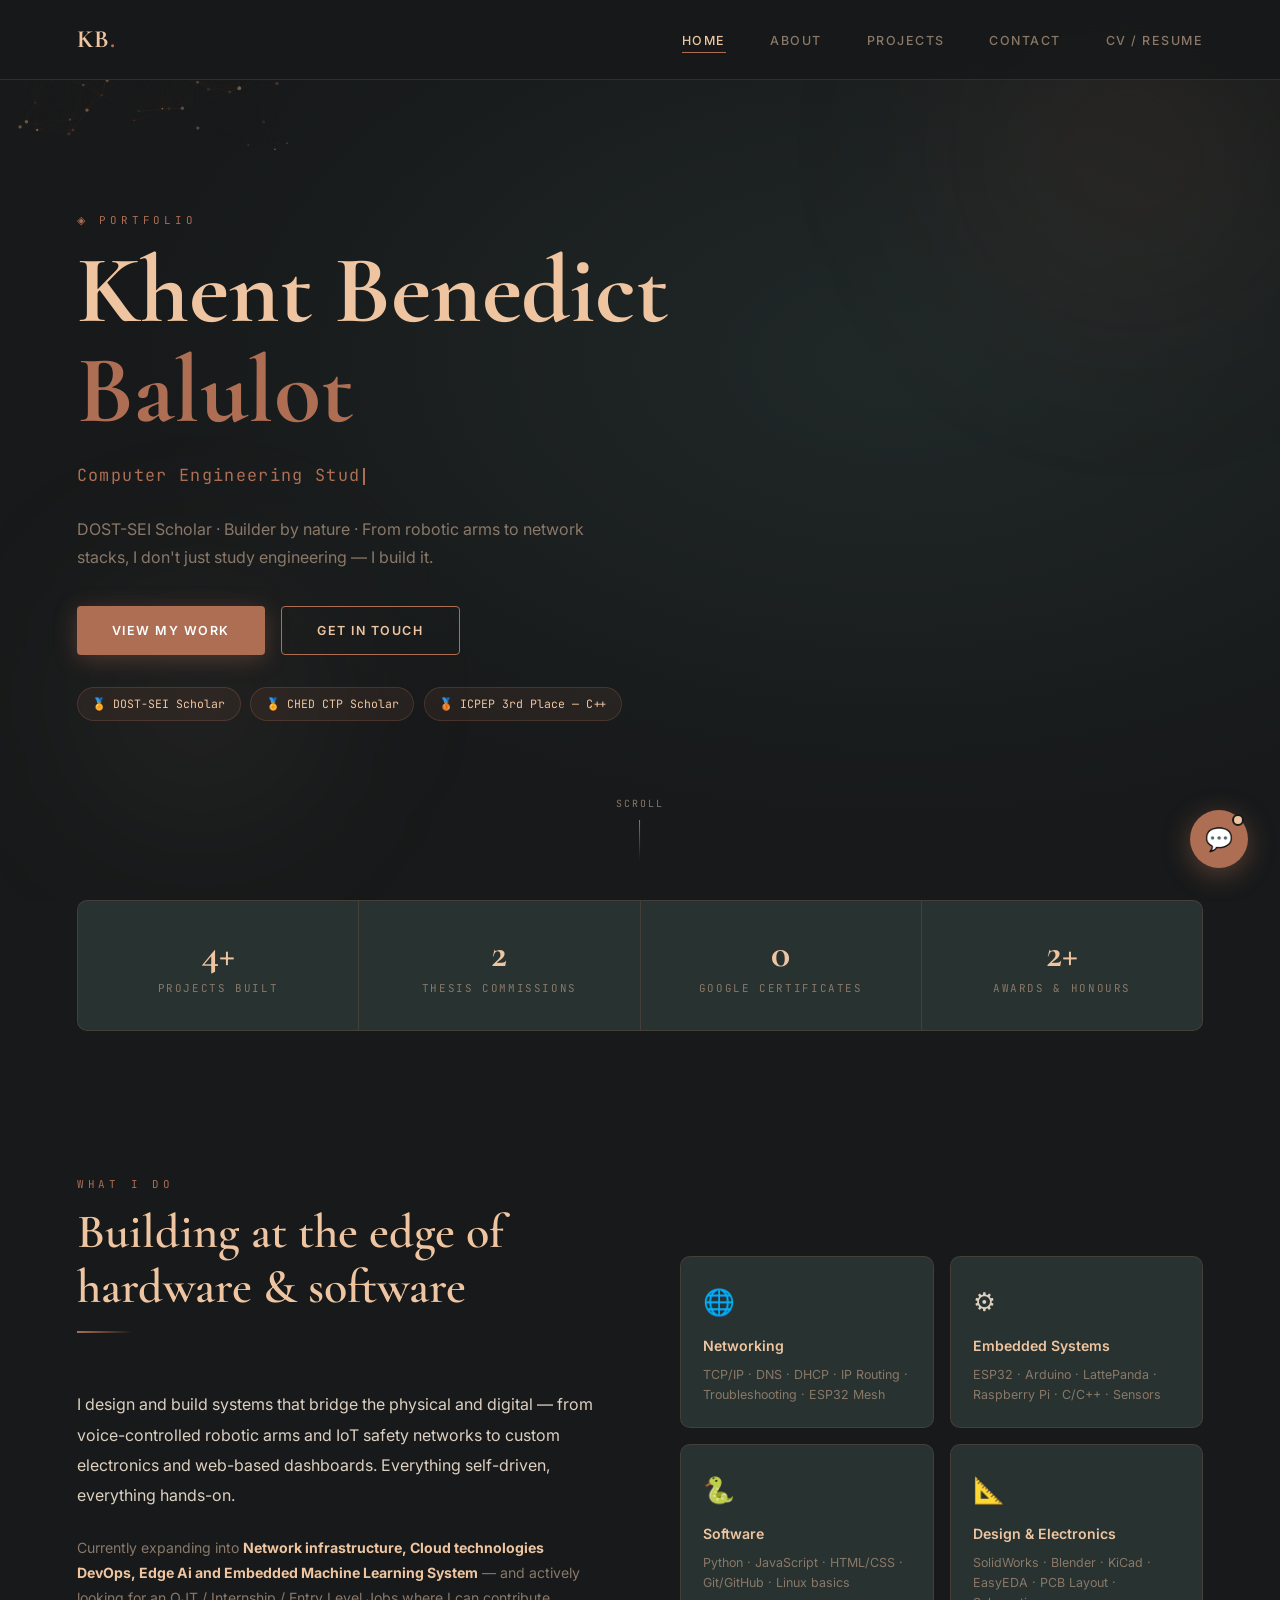
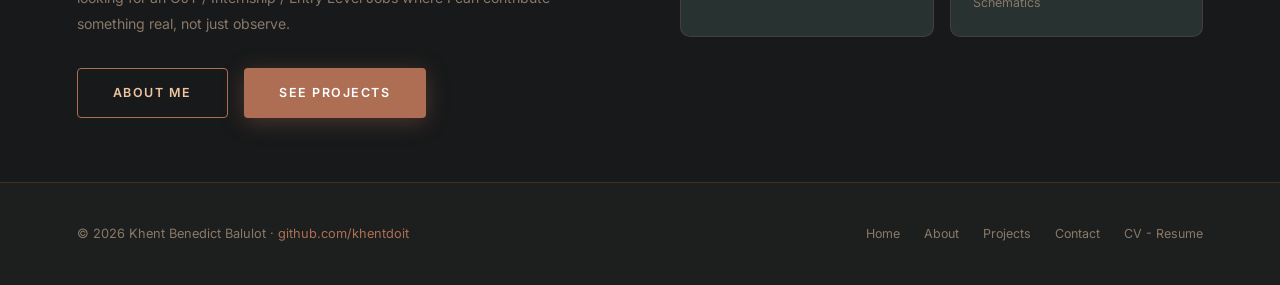
==== index.html @ a7e57cfe "Add files via upload" ====
<!DOCTYPE html>
<html lang="en">
<head>
  <meta charset="UTF-8">
  <meta name="viewport" content="width=device-width, initial-scale=1.0">
  <meta name="description" content="Khent Benedict Balulot — Computer Engineering Student, DOST Scholar, IoT & Network Builder">
  <title>Khent Benedict Balulot | Portfolio</title>
  <link rel="stylesheet" href="css/style.css">
  <link rel="stylesheet" href="css/animations.css">
  <link rel="stylesheet" href="css/chatbot.css">
</head>
<body>

<!-- ═══════════════════════════════════════════════
     NAVIGATION
═══════════════════════════════════════════════ -->
<nav class="nav">
  <a href="index.html" class="nav-logo">KB<span>.</span></a>
  <div class="hamburger" id="hamburger" aria-label="Menu">
    <span></span><span></span><span></span>
  </div>
<ul class="nav-links" id="nav-links">
  <li><a href="index.html">Home</a></li>
  <li><a href="about.html">About</a></li>
  <li><a href="projects.html">Projects</a></li>
  <li><a href="contact.html">Contact</a></li>
    <li><a href="cv.html">CV / Resume</a></li>      
</ul>
</nav>


<!-- ═══════════════════════════════════════════════
     HERO SECTION
═══════════════════════════════════════════════ -->
<section class="hero" id="hero">
  <!-- Animated canvas background -->
  <canvas id="particles-canvas"></canvas>

  <!-- Ambient glow orbs -->
  <div class="hero-orb hero-orb-1"></div>
  <div class="hero-orb hero-orb-2"></div>

  <div class="hero-content">
    <p class="section-label">◈ Portfolio</p>

    <h1 class="hero-name">
      Khent Benedict<br><span>Balulot</span>
    </h1>

    <p class="hero-title">
      <span id="typewriter"
        data-lines='["Computer Engineering Student","Future Network DevOps Engineer","IoT &amp; Embedded Systems Builder","Cloud Infrastructure Enthusiast"]'>
      </span>
    </p>

    <p class="hero-bio">
      DOST-SEI Scholar · Builder by nature · From robotic arms to network stacks,
      I don't just study engineering — I build it.
    </p>

    <div class="hero-cta">
      <a href="projects.html" class="btn btn-primary">View My Work</a>
      <a href="contact.html" class="btn btn-outline">Get In Touch</a>
    </div>

    <div class="hero-badges">
      <span class="hero-badge">🏅 DOST-SEI Scholar</span>
      <span class="hero-badge">🏅 CHED CTP Scholar</span>
      <span class="hero-badge">🥉 ICPEP 3rd Place — C++</span>
    </div>
  </div>

  <div class="scroll-indicator">SCROLL</div>
</section>

<!-- ═══════════════════════════════════════════════
     STATS BAR
═══════════════════════════════════════════════ -->
<section class="stats-section" style="padding:0 6% 5rem">
  <div class="container fade-up">
    <div class="stats-bar">
      <div class="stat-item">
        <div class="stat-number" data-count="10" data-suffix="+">0+</div>
        <div class="stat-label">Projects Built</div>
      </div>
      <div class="stat-item">
        <div class="stat-number" data-count="6">0</div>
        <div class="stat-label">Thesis Commissions</div>
      </div>
      <div class="stat-item">
        <div class="stat-number" data-count="2">0</div>
        <div class="stat-label">Google Certificates</div>
      </div>
      <div class="stat-item">
        <div class="stat-number" data-count="5" data-suffix="+">0+</div>
        <div class="stat-label">Awards &amp; Honours</div>
      </div>
    </div>
  </div>
</section>

<!-- ═══════════════════════════════════════════════
     QUICK INTRO STRIP
═══════════════════════════════════════════════ -->
<section style="padding:4rem 6%">
  <div class="container">
    <div class="intro-grid">
      <div class="fade-up">
        <p class="section-label">What I do</p>
        <h2 class="section-title">Building at the edge of hardware &amp; software</h2>
        <div class="section-rule"></div>
        <p style="color:var(--text);line-height:1.9;margin-bottom:1.5rem">
          I design and build systems that bridge the physical and digital — from
          voice-controlled robotic arms and IoT safety networks to custom electronics
          and web-based dashboards. Everything self-driven, everything hands-on.
        </p>
        <p style="color:var(--text-dim);font-size:.88rem;line-height:1.8">
          Currently expanding into <strong style="color:var(--accent)">Network infrastructure,
          Cloud technologies DevOps, Edge Ai and Embedded Machine Learning System</strong> — and actively looking for an OJT / Internship / Entry Level Jobs where
          I can contribute something real, not just observe.
        </p>
        <div style="margin-top:2rem;display:flex;gap:1rem;flex-wrap:wrap">
          <a href="about.html" class="btn btn-outline">About Me</a>
          <a href="projects.html" class="btn btn-primary">See Projects</a>
        </div>
      </div>

      <div class="quick-skills fade-up">
        <div class="quick-skill-card card card-shimmer">
          <div class="qs-icon">🌐</div>
          <h4>Networking</h4>
          <p>TCP/IP · DNS · DHCP · IP Routing · Troubleshooting · ESP32 Mesh</p>
        </div>
        <div class="quick-skill-card card card-shimmer">
          <div class="qs-icon">⚙️</div>
          <h4>Embedded Systems</h4>
          <p>ESP32 · Arduino · LattePanda · Raspberry Pi · C/C++ · Sensors</p>
        </div>
        <div class="quick-skill-card card card-shimmer">
          <div class="qs-icon">🐍</div>
          <h4>Software</h4>
          <p>Python · JavaScript · HTML/CSS · Git/GitHub · Linux basics</p>
        </div>
        <div class="quick-skill-card card card-shimmer">
          <div class="qs-icon">📐</div>
          <h4>Design &amp; Electronics</h4>
          <p>SolidWorks · Blender · KiCad · EasyEDA · PCB Layout · Schematics</p>
        </div>
      </div>
    </div>
  </div>
</section>

<!-- ═══════════════════════════════════════════════
     FOOTER
═══════════════════════════════════════════════ -->
<footer>
   <p>© 2026 Khent Benedict Balulot · <a href="https://github.com/khentdoit" target="_blank">github.com/khentdoit</a></p>
<nav class="footer-links">
  <a href="index.html">Home</a>
  <a href="about.html">About</a>
  <a href="projects.html">Projects</a>
  <a href="contact.html">Contact</a>
  <a href="cv.html">CV - Resume</a>   
</nav>
</footer>

<!-- ═══════════════════════════════════════════════
     CHATBOT WIDGET
═══════════════════════════════════════════════ -->
<button class="chat-toggle" id="chat-toggle" aria-label="Open chat">
  💬
  <span class="chat-badge" id="chat-badge"></span>
</button>

<div class="chat-window" id="chat-window" role="dialog" aria-label="KB Assistant">
  <div class="chat-header">
    <div class="chat-avatar">🤖</div>
    <div class="chat-header-info">
      <h4>KB Assistant</h4>
      <span>● Online · Ask me anything</span>
    </div>
    <button class="chat-close" id="chat-close" aria-label="Close">✕</button>
  </div>
  <div class="chat-messages" id="chat-messages"></div>
  <div class="chat-input-wrap">
    <input class="chat-input" id="chat-input" type="text" placeholder="Ask about projects, skills…" autocomplete="off">
    <button class="chat-send" id="chat-send" aria-label="Send">➤</button>
  </div>
</div>

<!-- ── Page overlay for transitions ── -->
<div class="page-transition-overlay" id="overlay"></div>

<script src="js/transitions.js"></script>
<script src="js/main.js"></script>
<script src="js/chatbot.js"></script>

<style>
/* ── Hero (index-specific) ──────────────────────────────── */
.hero {
  position: relative;
  min-height: 100vh;
  display: flex;
  align-items: center;
  justify-content: flex-start;
  padding: 0 6%;
  overflow: hidden;
  background: radial-gradient(ellipse at 70% 40%, rgba(39,50,49,0.6), transparent 60%),
              radial-gradient(ellipse at 20% 80%, rgba(23,25,26,0.9), transparent 60%),
              var(--bg);
}
.hero-content {
  position: relative;
  z-index: 2;
  max-width: 680px;
  padding: 6rem 0 4rem;
}
.hero-name {
  font-family: var(--serif);
  font-size: clamp(3rem, 8vw, 6rem);
  font-weight: 700;
  color: var(--accent);
  line-height: 1.05;
  margin-bottom: 1.2rem;
}
.hero-name span { color: var(--copper); }
.hero-title {
  font-family: var(--mono);
  font-size: clamp(0.85rem, 2vw, 1.05rem);
  color: var(--copper);
  letter-spacing: 0.08em;
  margin-bottom: 1.5rem;
  min-height: 1.6em;
}
.hero-bio {
  font-size: 1rem;
  color: var(--text-dim);
  margin-bottom: 2.2rem;
  max-width: 520px;
}
.hero-cta { display: flex; gap: 1rem; flex-wrap: wrap; margin-bottom: 2rem; }
.hero-badges { display: flex; flex-wrap: wrap; gap: 0.6rem; }
.hero-badge {
  padding: 0.35rem 0.9rem;
  background: rgba(173,110,84,0.1);
  border: 1px solid rgba(173,110,84,0.25);
  border-radius: 20px;
  font-size: 0.72rem;
  font-family: var(--mono);
  color: var(--accent);
}

/* ── Intro Grid ─────────────────────────────────────────── */
.intro-grid {
  display: grid;
  grid-template-columns: 1fr 1fr;
  gap: 5rem;
  align-items: center;
}
.quick-skills {
  display: grid;
  grid-template-columns: 1fr 1fr;
  gap: 1rem;
}
.quick-skill-card {
  padding: 1.4rem;
}
.qs-icon { font-size: 1.6rem; margin-bottom: 0.6rem; }
.quick-skill-card h4 {
  font-size: 0.88rem;
  font-weight: 600;
  color: var(--accent);
  margin-bottom: 0.4rem;
}
.quick-skill-card p { font-size: 0.78rem; color: var(--text-dim); line-height: 1.6; }

@media (max-width: 900px) {
  .intro-grid { grid-template-columns: 1fr; gap: 3rem; }
}
@media (max-width: 600px) {
  .quick-skills { grid-template-columns: 1fr; }
  .hero-name { font-size: 2.8rem; }
}
</style>

</body>
</html>
---- css/style.css ----
/* ================================================================
   STYLE.CSS — Global Styles
   Sahara Elegance Palette: #17191A | #273231 | #EEC5A0 | #AD6E54
   ================================================================ */

@import url('https://fonts.googleapis.com/css2?family=Cormorant+Garamond:ital,wght@0,300;0,400;0,600;0,700;1,400&family=Inter:wght@300;400;500;600&family=JetBrains+Mono:wght@400;500&display=swap');

/* ── Root Variables ──────────────────────────────────────── */
:root {
  --bg:         #17191A;
  --panel:      #1c1f1e;
  --panel-2:    #273231;
  --accent:     #EEC5A0;
  --copper:     #AD6E54;
  --copper-lt:  #c8845e;
  --text:       #ddd0c0;
  --text-dim:   #8a7868;
  --border:     rgba(174, 110, 84, 0.22);
  --glow:       rgba(238, 197, 160, 0.06);
  --shadow:     0 12px 48px rgba(0,0,0,0.55);
  --radius:     10px;
  --font:       'Inter', system-ui, sans-serif;
  --serif:      'Cormorant Garamond', Georgia, serif;
  --mono:       'JetBrains Mono', 'Courier New', monospace;
}

/* ── Reset ───────────────────────────────────────────────── */
*, *::before, *::after { box-sizing: border-box; margin: 0; padding: 0; }
html { scroll-behavior: smooth; }
body {
  font-family: var(--font);
  background: var(--bg);
  color: var(--text);
  line-height: 1.75;
  overflow-x: hidden;
  -webkit-font-smoothing: antialiased;
}
a { color: var(--accent); text-decoration: none; transition: color 0.25s; }
a:hover { color: var(--copper-lt); }
img { max-width: 100%; display: block; }
ul { list-style: none; }
button { cursor: pointer; }

/* ── Navigation ─────────────────────────────────────────── */
.nav {
  position: fixed;
  inset: 0 0 auto 0;
  z-index: 1000;
  display: flex;
  align-items: center;
  justify-content: space-between;
  padding: 1.1rem 6%;
  background: rgba(23, 25, 26, 0.88);
  backdrop-filter: blur(20px);
  -webkit-backdrop-filter: blur(20px);
  border-bottom: 1px solid var(--border);
}
.nav-logo {
  font-family: var(--serif);
  font-size: 1.55rem;
  font-weight: 700;
  color: var(--accent);
  letter-spacing: 0.04em;
}
.nav-logo span { color: var(--copper); }

.nav-links {
  display: flex;
  align-items: center;
  gap: 2.8rem;
}
.nav-links a {
  font-size: 0.78rem;
  font-weight: 500;
  color: var(--text-dim);
  letter-spacing: 0.12em;
  text-transform: uppercase;
  position: relative;
  transition: color 0.25s;
}
.nav-links a::after {
  content: '';
  position: absolute;
  bottom: -5px; left: 0;
  width: 0; height: 1px;
  background: var(--copper);
  transition: width 0.3s ease;
}
.nav-links a:hover,
.nav-links a.active { color: var(--accent); }
.nav-links a:hover::after,
.nav-links a.active::after { width: 100%; }

/* Hamburger (mobile) */
.hamburger {
  display: none;
  flex-direction: column;
  gap: 5px;
  cursor: pointer;
  z-index: 1001;
}
.hamburger span {
  display: block;
  width: 26px; height: 2px;
  background: var(--accent);
  border-radius: 2px;
  transition: all 0.3s;
}
.hamburger.open span:nth-child(1) { transform: translateY(7px) rotate(45deg); }
.hamburger.open span:nth-child(2) { opacity: 0; }
.hamburger.open span:nth-child(3) { transform: translateY(-7px) rotate(-45deg); }

/* ── Page wrapper (padding for fixed nav) ───────────────── */
.page { padding-top: 72px; min-height: 100vh; }

/* ── Section Basics ──────────────────────────────────────── */
section { padding: 6rem 6%; }
.container { max-width: 1160px; margin: 0 auto; }
.section-label {
  font-family: var(--mono);
  font-size: 0.68rem;
  color: var(--copper);
  letter-spacing: 0.35em;
  text-transform: uppercase;
  margin-bottom: 0.65rem;
}
.section-title {
  font-family: var(--serif);
  font-size: clamp(2rem, 5vw, 3rem);
  font-weight: 600;
  color: var(--accent);
  line-height: 1.15;
  margin-bottom: 1rem;
}
.section-rule {
  width: 56px; height: 2px;
  background: linear-gradient(90deg, var(--copper), transparent);
  margin-bottom: 3.5rem;
}

/* ── Buttons ─────────────────────────────────────────────── */
.btn {
  display: inline-flex;
  align-items: center;
  gap: 0.5rem;
  padding: 0.8rem 2.2rem;
  border-radius: 4px;
  font-family: var(--font);
  font-size: 0.78rem;
  font-weight: 600;
  letter-spacing: 0.12em;
  text-transform: uppercase;
  border: none;
  transition: all 0.3s ease;
}
.btn-primary {
  background: var(--copper);
  color: #fff;
  box-shadow: 0 4px 22px rgba(173,110,84,0.35);
}
.btn-primary:hover {
  background: var(--copper-lt);
  color: #fff;
  transform: translateY(-2px);
  box-shadow: 0 8px 32px rgba(173,110,84,0.45);
}
.btn-outline {
  background: transparent;
  color: var(--accent);
  border: 1px solid var(--copper);
}
.btn-outline:hover {
  background: var(--panel-2);
  color: var(--accent);
  transform: translateY(-2px);
}

/* ── Card ────────────────────────────────────────────────── */
.card {
  background: var(--panel-2);
  border: 1px solid var(--border);
  border-radius: var(--radius);
  padding: 2rem;
  transition: transform 0.3s, box-shadow 0.3s, border-color 0.3s;
}
.card:hover {
  transform: translateY(-5px);
  box-shadow: var(--shadow);
  border-color: rgba(174,110,84,0.5);
}

/* ── Tags ────────────────────────────────────────────────── */
.tag {
  display: inline-block;
  padding: 0.25rem 0.7rem;
  background: rgba(173,110,84,0.12);
  border: 1px solid rgba(173,110,84,0.28);
  border-radius: 20px;
  font-size: 0.68rem;
  font-family: var(--mono);
  color: var(--accent);
  letter-spacing: 0.04em;
}
.tags { display: flex; flex-wrap: wrap; gap: 0.4rem; }

/* ── Skills Grid ─────────────────────────────────────────── */
.skills-grid {
  display: grid;
  grid-template-columns: repeat(auto-fill, minmax(280px, 1fr));
  gap: 1.5rem;
}
.skill-group h4 {
  font-family: var(--mono);
  font-size: 0.72rem;
  color: var(--copper);
  letter-spacing: 0.2em;
  text-transform: uppercase;
  margin-bottom: 1rem;
}
.skill-item {
  display: flex;
  align-items: center;
  justify-content: space-between;
  margin-bottom: 0.75rem;
  gap: 1rem;
}
.skill-name {
  font-size: 0.85rem;
  color: var(--text);
  white-space: nowrap;
  min-width: 130px;
}
.skill-bar {
  flex: 1;
  height: 3px;
  background: rgba(255,255,255,0.06);
  border-radius: 2px;
  overflow: hidden;
}
.skill-fill {
  height: 100%;
  background: linear-gradient(90deg, var(--copper), var(--accent));
  border-radius: 2px;
  width: 0;
  transition: width 1.2s ease;
}

/* ── Timeline ────────────────────────────────────────────── */
.timeline { position: relative; padding-left: 2rem; }
.timeline::before {
  content: '';
  position: absolute;
  left: 0; top: 6px;
  width: 1px;
  height: calc(100% - 6px);
  background: var(--border);
}
.timeline-item { position: relative; margin-bottom: 2.5rem; }
.timeline-item::before {
  content: '';
  position: absolute;
  left: -2rem;
  top: 6px;
  width: 8px; height: 8px;
  border-radius: 50%;
  background: var(--copper);
  border: 2px solid var(--bg);
  box-shadow: 0 0 0 2px var(--copper);
}
.timeline-date {
  font-family: var(--mono);
  font-size: 0.7rem;
  color: var(--copper);
  letter-spacing: 0.1em;
  margin-bottom: 0.35rem;
}
.timeline-title {
  font-size: 1rem;
  font-weight: 600;
  color: var(--accent);
  margin-bottom: 0.2rem;
}
.timeline-sub {
  font-size: 0.83rem;
  color: var(--text-dim);
  margin-bottom: 0.5rem;
}
.timeline-desc {
  font-size: 0.85rem;
  color: var(--text);
}

/* ── Cert Cards ──────────────────────────────────────────── */
.cert-grid {
  display: grid;
  grid-template-columns: repeat(auto-fill, minmax(300px,1fr));
  gap: 1.5rem;
}
.cert-card {
  background: var(--panel-2);
  border: 1px solid var(--border);
  border-radius: var(--radius);
  padding: 1.5rem;
  display: flex;
  gap: 1.2rem;
  align-items: flex-start;
  transition: border-color 0.3s, transform 0.3s;
}
.cert-card:hover { border-color: var(--copper); transform: translateY(-3px); }
.cert-icon {
  width: 44px; height: 44px;
  border-radius: 8px;
  background: rgba(173,110,84,0.15);
  border: 1px solid var(--border);
  display: flex; align-items: center; justify-content: center;
  font-size: 1.3rem;
  flex-shrink: 0;
}
.cert-name { font-size: 0.9rem; font-weight: 600; color: var(--accent); margin-bottom: 0.25rem; }
.cert-issuer { font-size: 0.78rem; color: var(--copper); margin-bottom: 0.3rem; }
.cert-desc { font-size: 0.8rem; color: var(--text-dim); line-height: 1.5; }

/* ── Stats Bar ───────────────────────────────────────────── */
.stats-bar {
  display: flex;
  justify-content: center;
  flex-wrap: wrap;
  gap: 0;
  background: var(--panel-2);
  border: 1px solid var(--border);
  border-radius: var(--radius);
  overflow: hidden;
}
.stat-item {
  flex: 1;
  min-width: 120px;
  padding: 2rem 1.5rem;
  text-align: center;
  border-right: 1px solid var(--border);
}
.stat-item:last-child { border-right: none; }
.stat-number {
  font-family: var(--serif);
  font-size: 2.5rem;
  font-weight: 700;
  color: var(--accent);
  line-height: 1;
  margin-bottom: 0.4rem;
}
.stat-label {
  font-family: var(--mono);
  font-size: 0.68rem;
  color: var(--text-dim);
  letter-spacing: 0.15em;
  text-transform: uppercase;
}

/* ── Profile Photo ───────────────────────────────────────── */
.profile-photo-wrap {
  position: relative;
  width: 220px;
  flex-shrink: 0;
}
.profile-photo {
  width: 220px; height: 220px;
  border-radius: 50%;
  object-fit: cover;
  border: 3px solid var(--copper);
  box-shadow: 0 0 0 8px rgba(173,110,84,0.1), var(--shadow);
}
/* ── REPLACE PHOTO: swap the src on <img class="profile-photo"> in about.html ── */
.profile-placeholder {
  width: 220px; height: 220px;
  border-radius: 50%;
  background: linear-gradient(135deg, #273231, #1a0f08);
  border: 3px solid var(--copper);
  display: flex; align-items: center; justify-content: center;
  font-size: 4.5rem;
  box-shadow: 0 0 0 8px rgba(173,110,84,0.1), var(--shadow);
}

/* ── Image placeholder (for project cards) ───────────────── */
.img-placeholder {
  width: 100%;
  aspect-ratio: 16/9;
  background: linear-gradient(135deg, var(--panel-2), #1a1008);
  border-radius: 6px;
  display: flex;
  align-items: center;
  justify-content: center;
  font-size: 0.75rem;
  font-family: var(--mono);
  color: var(--text-dim);
  border: 1px dashed rgba(174,110,84,0.3);
  margin-bottom: 1.2rem;
  overflow: hidden;
}
/* ── REPLACE IMAGE: add real images by changing .img-placeholder to <img src="..."> ── */

/* ── Footer ─────────────────────────────────────────────── */
footer {
  background: var(--panel);
  border-top: 1px solid var(--border);
  padding: 2.5rem 6%;
  display: flex;
  align-items: center;
  justify-content: space-between;
  flex-wrap: wrap;
  gap: 1rem;
}
footer p { font-size: 0.8rem; color: var(--text-dim); }
footer a { color: var(--copper); }
.footer-links { display: flex; gap: 1.5rem; }
.footer-links a {
  font-size: 0.78rem;
  color: var(--text-dim);
  transition: color 0.2s;
}
.footer-links a:hover { color: var(--accent); }

/* ── Responsive ──────────────────────────────────────────── */
@media (max-width: 768px) {
  .hamburger { display: flex; }
  .nav-links {
    position: fixed;
    top: 0; right: -100%;
    width: min(300px, 80vw);
    height: 100vh;
    background: var(--panel);
    flex-direction: column;
    justify-content: center;
    gap: 2.5rem;
    padding: 2rem;
    border-left: 1px solid var(--border);
    transition: right 0.35s ease;
    z-index: 999;
  }
  .nav-links.open { right: 0; }
  .nav-links a { font-size: 1rem; }
  section { padding: 4rem 5%; }
  footer { flex-direction: column; text-align: center; }
  .stats-bar { flex-direction: column; }
  .stat-item { border-right: none; border-bottom: 1px solid var(--border); }
  .stat-item:last-child { border-bottom: none; }
}
---- css/animations.css ----
/* ================================================================
   ANIMATIONS.CSS — Page Transitions, Ken Burns, Hover FX
   ================================================================ */

/* ── Page Fade Transition ────────────────────────────────── */
.page-transition-overlay {
  position: fixed;
  inset: 0;
  background: var(--bg);
  z-index: 9999;
  pointer-events: none;
  opacity: 0;
  transition: opacity 0.35s ease;
}
.page-transition-overlay.fade-in  { opacity: 1; pointer-events: all; }
.page-transition-overlay.fade-out { opacity: 0; }

/* Content fade on load */
.fade-up {
  opacity: 0;
  transform: translateY(24px);
  transition: opacity 0.65s ease, transform 0.65s ease;
}
.fade-up.visible {
  opacity: 1;
  transform: translateY(0);
}

/* ── Typewriter Cursor ───────────────────────────────────── */
.typewriter-cursor {
  display: inline-block;
  width: 2px;
  height: 1em;
  background: var(--copper);
  margin-left: 3px;
  vertical-align: middle;
  animation: blink 0.85s step-end infinite;
}
@keyframes blink { 0%, 100% { opacity: 1; } 50% { opacity: 0; } }

/* ── Ken Burns (carousel background) ────────────────────── */
@keyframes kenburns-zoom-in {
  0%   { transform: scale(1)    translateX(0)      translateY(0); }
  100% { transform: scale(1.12) translateX(-2%)    translateY(-1.5%); }
}
@keyframes kenburns-zoom-out {
  0%   { transform: scale(1.1)  translateX(-2%)    translateY(-1%); }
  100% { transform: scale(1)    translateX(0)      translateY(0); }
}
@keyframes kenburns-pan-right {
  0%   { transform: scale(1.08) translateX(-3%)    translateY(0); }
  100% { transform: scale(1.08) translateX(2%)     translateY(-1%); }
}

.slide-bg.kb-zoom-in  { animation: kenburns-zoom-in  8s ease-in-out forwards; }
.slide-bg.kb-zoom-out { animation: kenburns-zoom-out 8s ease-in-out forwards; }
.slide-bg.kb-pan      { animation: kenburns-pan-right 8s ease-in-out forwards; }

/* ── Carousel Slide Transition ───────────────────────────── */
.carousel-slide {
  position: absolute;
  inset: 0;
  opacity: 0;
  transition: opacity 0.8s ease;
  pointer-events: none;
}
.carousel-slide.active {
  opacity: 1;
  pointer-events: all;
}

/* ── Floating Particles Canvas ───────────────────────────── */
#particles-canvas {
  position: absolute;
  inset: 0;
  pointer-events: none;
  z-index: 1;
}

/* ── Hero Glow Orbs ──────────────────────────────────────── */
.hero-orb {
  position: absolute;
  border-radius: 50%;
  filter: blur(80px);
  pointer-events: none;
  animation: orb-drift 12s ease-in-out infinite alternate;
}
.hero-orb-1 {
  width: 500px; height: 500px;
  top: -100px; right: -100px;
  background: radial-gradient(circle, rgba(173,110,84,0.12), transparent 70%);
}
.hero-orb-2 {
  width: 400px; height: 400px;
  bottom: 0; left: 0;
  background: radial-gradient(circle, rgba(238,197,160,0.07), transparent 70%);
  animation-delay: -6s;
}
@keyframes orb-drift {
  0%   { transform: translate(0, 0) scale(1); }
  100% { transform: translate(30px, -20px) scale(1.1); }
}

/* ── Scroll Indicator ────────────────────────────────────── */
.scroll-indicator {
  position: absolute;
  bottom: 2.5rem;
  left: 50%;
  transform: translateX(-50%);
  display: flex;
  flex-direction: column;
  align-items: center;
  gap: 0.5rem;
  font-family: var(--mono);
  font-size: 0.62rem;
  color: var(--text-dim);
  letter-spacing: 0.2em;
  animation: scroll-bounce 2.5s ease-in-out infinite;
}
.scroll-indicator::after {
  content: '';
  width: 1px;
  height: 40px;
  background: linear-gradient(to bottom, var(--copper), transparent);
}
@keyframes scroll-bounce {
  0%, 100% { transform: translateX(-50%) translateY(0); }
  50%       { transform: translateX(-50%) translateY(8px); }
}

/* ── Achievement / Award Badge Pulse ────────────────────── */
.badge-pulse {
  display: inline-block;
  width: 10px; height: 10px;
  border-radius: 50%;
  background: var(--copper);
  box-shadow: 0 0 0 0 rgba(173,110,84,0.5);
  animation: badge-ring 2s ease infinite;
}
@keyframes badge-ring {
  0%   { box-shadow: 0 0 0 0   rgba(173,110,84,0.5); }
  70%  { box-shadow: 0 0 0 12px rgba(173,110,84,0); }
  100% { box-shadow: 0 0 0 0   rgba(173,110,84,0); }
}

/* ── Hover shimmer on cards ──────────────────────────────── */
.card-shimmer {
  position: relative;
  overflow: hidden;
}
.card-shimmer::after {
  content: '';
  position: absolute;
  top: -50%; left: -60%;
  width: 40%; height: 200%;
  background: linear-gradient(90deg, transparent, rgba(238,197,160,0.06), transparent);
  transform: skewX(-20deg);
  transition: left 0.6s ease;
  pointer-events: none;
}
.card-shimmer:hover::after { left: 120%; }

/* ── QR Code glow ────────────────────────────────────────── */
.qr-wrap {
  display: inline-block;
  padding: 1.2rem;
  background: var(--panel-2);
  border: 1px solid var(--border);
  border-radius: var(--radius);
  transition: box-shadow 0.3s;
}
.qr-wrap:hover {
  box-shadow: 0 0 40px rgba(173,110,84,0.25);
  border-color: var(--copper);
}

/* ── Social Icon Hover ───────────────────────────────────── */
.social-icon {
  display: flex;
  align-items: center;
  justify-content: center;
  width: 46px; height: 46px;
  border-radius: 50%;
  background: var(--panel-2);
  border: 1px solid var(--border);
  color: var(--text-dim);
  font-size: 1rem;
  transition: all 0.3s;
}
.social-icon:hover {
  background: var(--copper);
  border-color: var(--copper);
  color: #fff;
  transform: translateY(-3px);
  box-shadow: 0 8px 24px rgba(173,110,84,0.35);
}
---- css/chatbot.css ----
/* ================================================================
   CHATBOT.CSS — Floating AI Chat Widget
   ================================================================ */

/* ── Toggle Button ───────────────────────────────────────── */
.chat-toggle {
  position: fixed;
  bottom: 2rem;
  right: 2rem;
  z-index: 800;
  width: 58px; height: 58px;
  border-radius: 50%;
  background: var(--copper);
  border: none;
  box-shadow: 0 6px 28px rgba(173,110,84,0.45);
  display: flex;
  align-items: center;
  justify-content: center;
  font-size: 1.4rem;
  color: #fff;
  cursor: pointer;
  transition: transform 0.3s, box-shadow 0.3s, background 0.3s;
}
.chat-toggle:hover {
  transform: scale(1.08) translateY(-2px);
  box-shadow: 0 10px 36px rgba(173,110,84,0.55);
  background: var(--copper-lt);
}
.chat-toggle.open { background: #444; }

/* Notification dot */
.chat-badge {
  position: absolute;
  top: 4px; right: 4px;
  width: 12px; height: 12px;
  background: var(--accent);
  border-radius: 50%;
  border: 2px solid var(--bg);
  animation: badge-ring 2s ease infinite;
}

/* ── Chat Window ─────────────────────────────────────────── */
.chat-window {
  position: fixed;
  bottom: 6.5rem;
  right: 2rem;
  z-index: 799;
  width: min(380px, calc(100vw - 2rem));
  height: 520px;
  background: var(--panel);
  border: 1px solid var(--border);
  border-radius: 16px;
  display: flex;
  flex-direction: column;
  box-shadow: 0 16px 60px rgba(0,0,0,0.55);
  overflow: hidden;
  transform: scale(0.95) translateY(10px);
  transform-origin: bottom right;
  opacity: 0;
  pointer-events: none;
  transition: opacity 0.3s ease, transform 0.3s ease;
}
.chat-window.open {
  opacity: 1;
  transform: scale(1) translateY(0);
  pointer-events: all;
}

/* Header */
.chat-header {
  display: flex;
  align-items: center;
  gap: 0.75rem;
  padding: 1rem 1.2rem;
  background: var(--panel-2);
  border-bottom: 1px solid var(--border);
  flex-shrink: 0;
}
.chat-avatar {
  width: 36px; height: 36px;
  border-radius: 50%;
  background: linear-gradient(135deg, var(--copper), var(--accent));
  display: flex; align-items: center; justify-content: center;
  font-size: 1rem;
  flex-shrink: 0;
}
.chat-header-info h4 {
  font-size: 0.88rem;
  font-weight: 600;
  color: var(--accent);
  line-height: 1.2;
}
.chat-header-info span {
  font-size: 0.7rem;
  color: var(--copper);
  font-family: var(--mono);
}
.chat-close {
  margin-left: auto;
  background: none;
  border: none;
  color: var(--text-dim);
  font-size: 1.1rem;
  cursor: pointer;
  padding: 4px;
  transition: color 0.2s;
}
.chat-close:hover { color: var(--accent); }

/* Messages area */
.chat-messages {
  flex: 1;
  overflow-y: auto;
  padding: 1rem;
  display: flex;
  flex-direction: column;
  gap: 0.75rem;
  scrollbar-width: thin;
  scrollbar-color: var(--panel-2) transparent;
}
.chat-messages::-webkit-scrollbar { width: 4px; }
.chat-messages::-webkit-scrollbar-thumb { background: var(--panel-2); border-radius: 4px; }

/* Individual messages */
.msg {
  max-width: 85%;
  padding: 0.65rem 0.9rem;
  border-radius: 12px;
  font-size: 0.83rem;
  line-height: 1.5;
  animation: msg-in 0.2s ease;
}
@keyframes msg-in {
  from { opacity: 0; transform: translateY(6px); }
  to   { opacity: 1; transform: translateY(0); }
}
.msg.bot {
  background: var(--panel-2);
  border: 1px solid var(--border);
  color: var(--text);
  border-bottom-left-radius: 4px;
  align-self: flex-start;
}
.msg.user {
  background: var(--copper);
  color: #fff;
  border-bottom-right-radius: 4px;
  align-self: flex-end;
}

/* Nav buttons in chat */
.chat-nav-grid {
  display: grid;
  grid-template-columns: 1fr 1fr;
  gap: 0.4rem;
  margin-top: 0.5rem;
}
.chat-nav-btn {
  background: rgba(173,110,84,0.12);
  border: 1px solid rgba(173,110,84,0.3);
  border-radius: 8px;
  padding: 0.5rem;
  font-size: 0.75rem;
  color: var(--accent);
  cursor: pointer;
  font-family: var(--font);
  transition: background 0.2s, border-color 0.2s;
  text-align: center;
}
.chat-nav-btn:hover {
  background: rgba(173,110,84,0.25);
  border-color: var(--copper);
}

/* Typing indicator */
.typing-indicator {
  display: flex;
  gap: 4px;
  align-items: center;
  padding: 0.5rem 0.75rem;
}
.typing-dot {
  width: 6px; height: 6px;
  border-radius: 50%;
  background: var(--copper);
  animation: typing-bounce 1.2s ease infinite;
}
.typing-dot:nth-child(2) { animation-delay: 0.2s; }
.typing-dot:nth-child(3) { animation-delay: 0.4s; }
@keyframes typing-bounce {
  0%, 80%, 100% { transform: translateY(0);   opacity: 0.4; }
  40%            { transform: translateY(-6px); opacity: 1; }
}

/* Input area */
.chat-input-wrap {
  display: flex;
  gap: 0.5rem;
  padding: 0.85rem 1rem;
  border-top: 1px solid var(--border);
  background: var(--panel-2);
  flex-shrink: 0;
}
.chat-input {
  flex: 1;
  background: var(--bg);
  border: 1px solid var(--border);
  border-radius: 8px;
  padding: 0.6rem 0.9rem;
  color: var(--text);
  font-family: var(--font);
  font-size: 0.83rem;
  outline: none;
  transition: border-color 0.2s;
  resize: none;
  height: 40px;
}
.chat-input:focus { border-color: var(--copper); }
.chat-input::placeholder { color: var(--text-dim); }
.chat-send {
  width: 40px; height: 40px;
  border-radius: 8px;
  background: var(--copper);
  border: none;
  color: #fff;
  font-size: 1rem;
  display: flex; align-items: center; justify-content: center;
  transition: background 0.2s, transform 0.2s;
  flex-shrink: 0;
}
.chat-send:hover { background: var(--copper-lt); transform: scale(1.05); }

@media (max-width: 480px) {
  .chat-window { bottom: 5.5rem; right: 1rem; width: calc(100vw - 2rem); }
  .chat-toggle { bottom: 1.2rem; right: 1rem; }
}
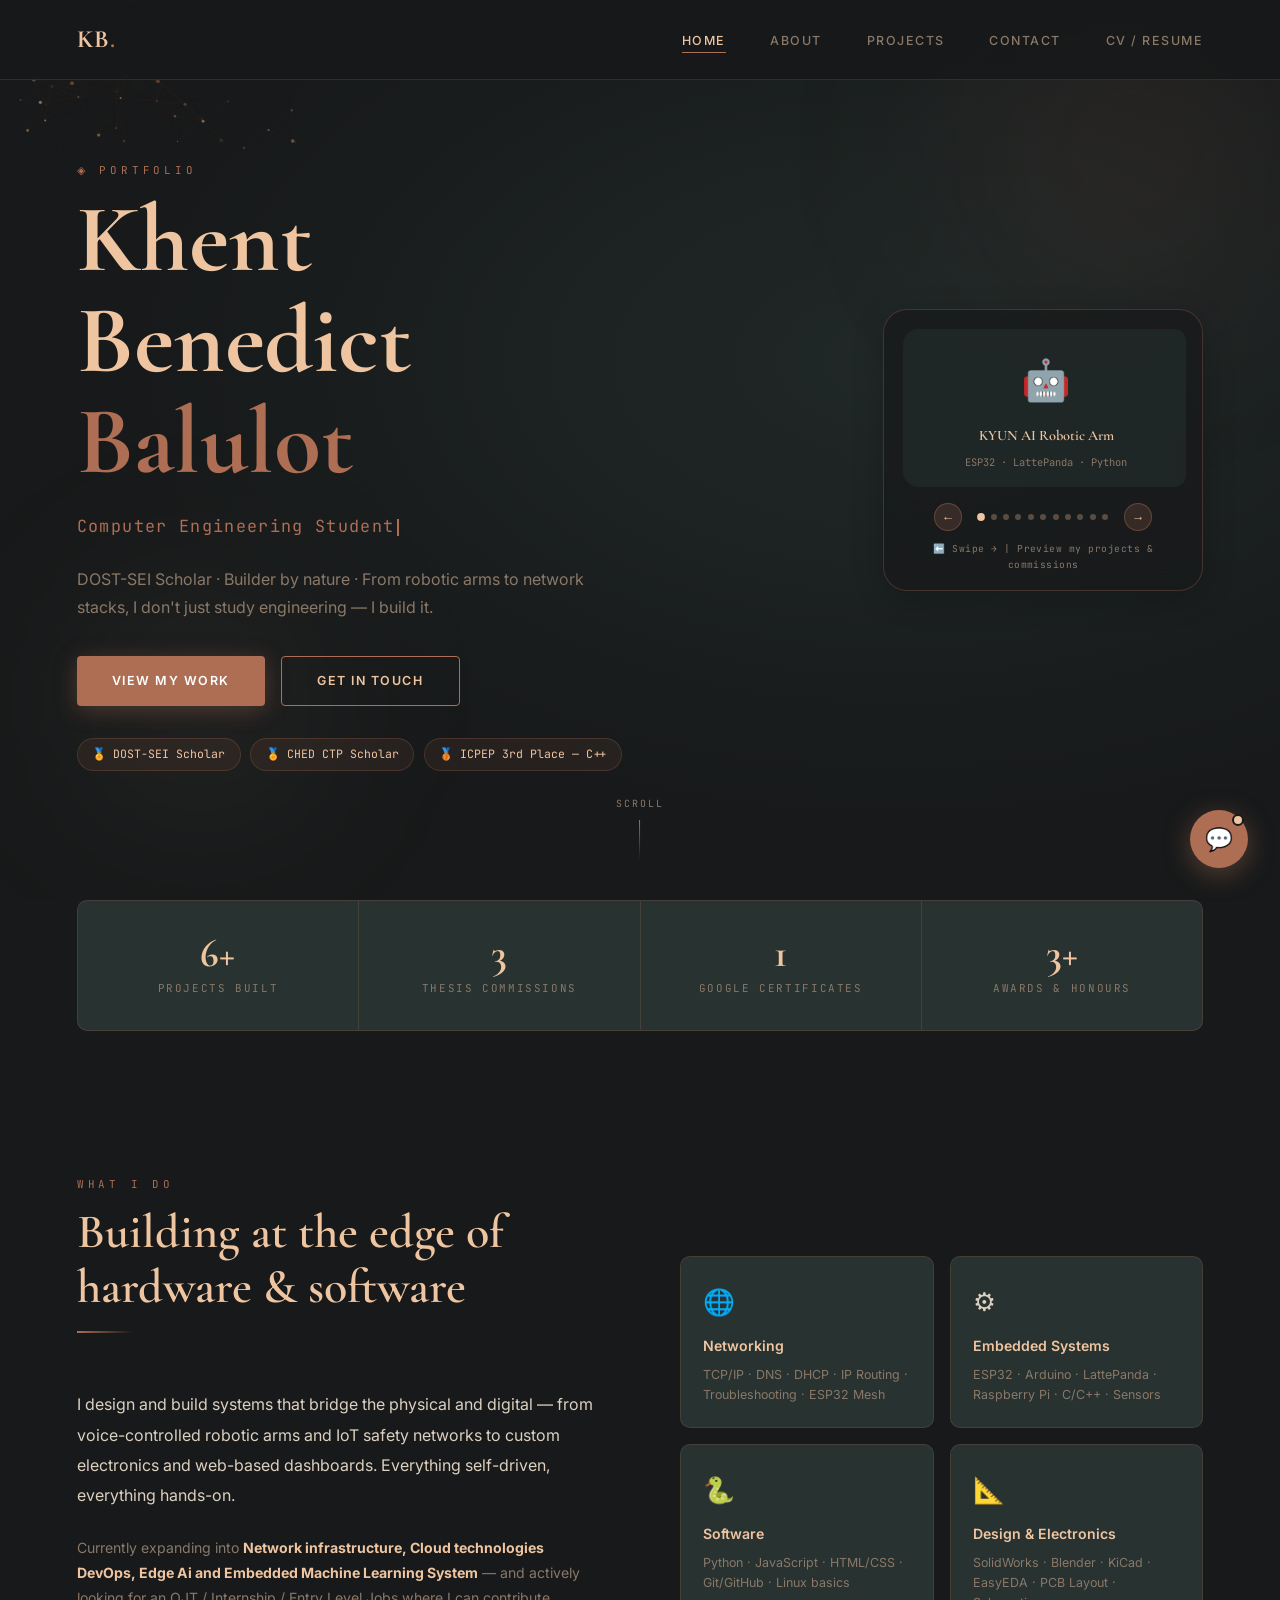
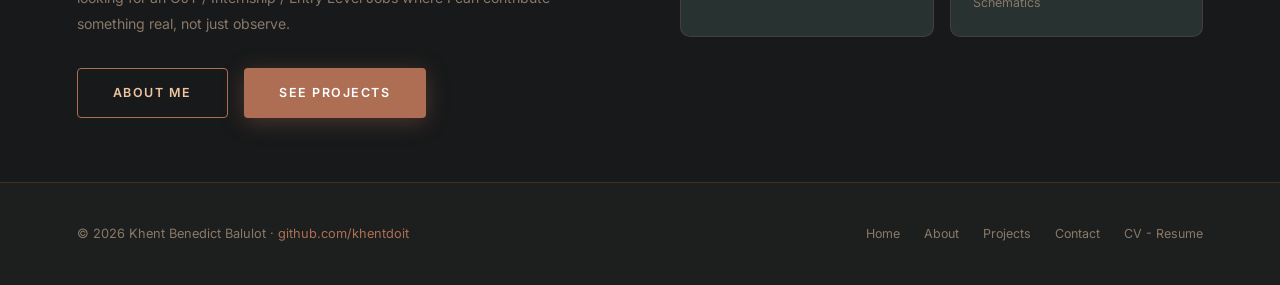
==== commit a4038dac: "Add files via upload" ====
--- a/index.html
+++ b/index.html
@@ -19,24 +19,20 @@
   <div class="hamburger" id="hamburger" aria-label="Menu">
     <span></span><span></span><span></span>
   </div>
-<ul class="nav-links" id="nav-links">
-  <li><a href="index.html">Home</a></li>
-  <li><a href="about.html">About</a></li>
-  <li><a href="projects.html">Projects</a></li>
-  <li><a href="contact.html">Contact</a></li>
+  <ul class="nav-links" id="nav-links">
+    <li><a href="index.html">Home</a></li>
+    <li><a href="about.html">About</a></li>
+    <li><a href="projects.html">Projects</a></li>
+    <li><a href="contact.html">Contact</a></li>
     <li><a href="cv.html">CV / Resume</a></li>      
-</ul>
+  </ul>
 </nav>
 
-
 <!-- ═══════════════════════════════════════════════
-     HERO SECTION
+     HERO SECTION WITH MINI CAROUSEL
 ═══════════════════════════════════════════════ -->
 <section class="hero" id="hero">
-  <!-- Animated canvas background -->
   <canvas id="particles-canvas"></canvas>
-
-  <!-- Ambient glow orbs -->
   <div class="hero-orb hero-orb-1"></div>
   <div class="hero-orb hero-orb-2"></div>
 
@@ -68,6 +64,86 @@
       <span class="hero-badge">🏅 CHED CTP Scholar</span>
       <span class="hero-badge">🥉 ICPEP 3rd Place — C++</span>
     </div>
+  </div>
+
+  <!-- MINI CAROUSEL - Project Peek -->
+  <div class="hero-mini-carousel">
+    <div class="mini-carousel-container">
+      <div class="mini-carousel-track" id="miniCarouselTrack">
+        <!-- Project 1 -->
+        <div class="mini-slide">
+          <div class="mini-slide-icon">🤖</div>
+          <div class="mini-slide-title">KYUN AI Robotic Arm</div>
+          <div class="mini-slide-tags">ESP32 · LattePanda · Python</div>
+        </div>
+        <!-- Project 2 -->
+        <div class="mini-slide">
+          <div class="mini-slide-icon">🏠</div>
+          <div class="mini-slide-title">Safety House IoT</div>
+          <div class="mini-slide-tags">ESP32 · Telegram · Sensors</div>
+        </div>
+        <!-- Project 3 -->
+        <div class="mini-slide">
+          <div class="mini-slide-icon">🦯</div>
+          <div class="mini-slide-title">Smart Cane GPS</div>
+          <div class="mini-slide-tags">ESP32 · ESP-NOW · GPS</div>
+        </div>
+        <!-- Project 4 -->
+        <div class="mini-slide">
+          <div class="mini-slide-icon">🌾</div>
+          <div class="mini-slide-title">Farm Irrigation</div>
+          <div class="mini-slide-tags">ESP32 · Automation · Sensors</div>
+        </div>
+        <!-- Project 5 -->
+        <div class="mini-slide">
+          <div class="mini-slide-icon">🔌</div>
+          <div class="mini-slide-title">DIY Power Supply</div>
+          <div class="mini-slide-tags">5V/3A · From Scratch</div>
+        </div>
+        <!-- Project 6 -->
+        <div class="mini-slide">
+          <div class="mini-slide-icon">📐</div>
+          <div class="mini-slide-title">3D Modeling</div>
+          <div class="mini-slide-tags">SolidWorks · Blender</div>
+        </div>
+        <!-- Project 7 -->
+        <div class="mini-slide">
+          <div class="mini-slide-icon">📟</div>
+          <div class="mini-slide-title">PCB Layouts</div>
+          <div class="mini-slide-tags">KiCad · EasyEDA</div>
+        </div>
+        <!-- Commission 1 -->
+        <div class="mini-slide">
+          <div class="mini-slide-icon">🌾</div>
+          <div class="mini-slide-title">Rice Fodder Machine</div>
+          <div class="mini-slide-tags">Arduino · Sensors</div>
+        </div>
+        <!-- Commission 2 -->
+        <div class="mini-slide">
+          <div class="mini-slide-icon">⚠️</div>
+          <div class="mini-slide-title">Sulfur Detector</div>
+          <div class="mini-slide-tags">SIM800L · SMS Alerts</div>
+        </div>
+        <!-- Commission 3 -->
+        <div class="mini-slide">
+          <div class="mini-slide-icon">♻️</div>
+          <div class="mini-slide-title">Smart Trashcan</div>
+          <div class="mini-slide-tags">SolidWorks · 3D Model</div>
+        </div>
+        <!-- Commission 4 -->
+        <div class="mini-slide">
+          <div class="mini-slide-icon">☀️</div>
+          <div class="mini-slide-title">Solar Charging Station</div>
+          <div class="mini-slide-tags">3D Model · SolidWorks</div>
+        </div>
+      </div>
+    </div>
+    <div class="mini-carousel-nav">
+      <button class="mini-prev" id="miniPrev">←</button>
+      <span class="mini-indicators" id="miniIndicators"></span>
+      <button class="mini-next" id="miniNext">→</button>
+    </div>
+    <p class="mini-carousel-label">⬅️ Swipe →  |  Preview my projects & commissions</p>
   </div>
 
   <div class="scroll-indicator">SCROLL</div>
@@ -155,14 +231,14 @@
      FOOTER
 ═══════════════════════════════════════════════ -->
 <footer>
-   <p>© 2026 Khent Benedict Balulot · <a href="https://github.com/khentdoit" target="_blank">github.com/khentdoit</a></p>
-<nav class="footer-links">
-  <a href="index.html">Home</a>
-  <a href="about.html">About</a>
-  <a href="projects.html">Projects</a>
-  <a href="contact.html">Contact</a>
-  <a href="cv.html">CV - Resume</a>   
-</nav>
+  <p>© 2026 Khent Benedict Balulot · <a href="https://github.com/khentdoit" target="_blank">github.com/khentdoit</a></p>
+  <nav class="footer-links">
+    <a href="index.html">Home</a>
+    <a href="about.html">About</a>
+    <a href="projects.html">Projects</a>
+    <a href="contact.html">Contact</a>
+    <a href="cv.html">CV - Resume</a>   
+  </nav>
 </footer>
 
 <!-- ═══════════════════════════════════════════════
@@ -196,6 +272,90 @@
 <script src="js/main.js"></script>
 <script src="js/chatbot.js"></script>
 
+<script>
+// Mini Carousel Functionality
+(function() {
+  const track = document.getElementById('miniCarouselTrack');
+  const prevBtn = document.getElementById('miniPrev');
+  const nextBtn = document.getElementById('miniNext');
+  const indicators = document.getElementById('miniIndicators');
+  
+  if (!track) return;
+  
+  const slides = track.querySelectorAll('.mini-slide');
+  const slideCount = slides.length;
+  let currentIndex = 0;
+  let autoScrollInterval;
+  
+  // Create indicators
+  for (let i = 0; i < slideCount; i++) {
+    const dot = document.createElement('button');
+    dot.classList.add('mini-dot');
+    if (i === 0) dot.classList.add('active');
+    dot.addEventListener('click', () => goToSlide(i));
+    indicators.appendChild(dot);
+  }
+  
+  function updateCarousel() {
+    const slideWidth = slides[0]?.offsetWidth || 200;
+    track.style.transform = `translateX(-${currentIndex * slideWidth}px)`;
+    
+    // Update dots
+    const dots = indicators.querySelectorAll('.mini-dot');
+    dots.forEach((dot, i) => {
+      dot.classList.toggle('active', i === currentIndex);
+    });
+  }
+  
+  function goToSlide(index) {
+    currentIndex = Math.max(0, Math.min(index, slideCount - 1));
+    updateCarousel();
+    resetAutoScroll();
+  }
+  
+  function nextSlide() {
+    goToSlide(currentIndex + 1);
+  }
+  
+  function prevSlide() {
+    goToSlide(currentIndex - 1);
+  }
+  
+  function resetAutoScroll() {
+    if (autoScrollInterval) clearInterval(autoScrollInterval);
+    autoScrollInterval = setInterval(() => {
+      if (currentIndex >= slideCount - 1) {
+        goToSlide(0);
+      } else {
+        nextSlide();
+      }
+    }, 4000);
+  }
+  
+  if (prevBtn) prevBtn.addEventListener('click', prevSlide);
+  if (nextBtn) nextBtn.addEventListener('click', nextSlide);
+  
+  // Handle window resize
+  window.addEventListener('resize', () => {
+    updateCarousel();
+  });
+  
+  setTimeout(updateCarousel, 100);
+  resetAutoScroll();
+  
+  // Touch/swipe support for mobile
+  let touchStartX = 0;
+  track.addEventListener('touchstart', (e) => {
+    touchStartX = e.changedTouches[0].screenX;
+  });
+  track.addEventListener('touchend', (e) => {
+    const touchEndX = e.changedTouches[0].screenX;
+    if (touchEndX < touchStartX - 50) nextSlide();
+    if (touchEndX > touchStartX + 50) prevSlide();
+  });
+})();
+</script>
+
 <style>
 /* ── Hero (index-specific) ──────────────────────────────── */
 .hero {
@@ -203,7 +363,8 @@
   min-height: 100vh;
   display: flex;
   align-items: center;
-  justify-content: flex-start;
+  justify-content: space-between;
+  flex-wrap: wrap;
   padding: 0 6%;
   overflow: hidden;
   background: radial-gradient(ellipse at 70% 40%, rgba(39,50,49,0.6), transparent 60%),
@@ -213,9 +374,120 @@
 .hero-content {
   position: relative;
   z-index: 2;
-  max-width: 680px;
+  max-width: 550px;
   padding: 6rem 0 4rem;
 }
+
+/* MINI CAROUSEL STYLES */
+.hero-mini-carousel {
+  position: relative;
+  z-index: 2;
+  width: 320px;
+  background: rgba(23,25,26,0.7);
+  backdrop-filter: blur(12px);
+  border-radius: 24px;
+  border: 1px solid rgba(173,110,84,0.3);
+  padding: 1rem;
+  margin: 2rem 0;
+  box-shadow: 0 8px 32px rgba(0,0,0,0.2);
+}
+
+.mini-carousel-container {
+  overflow: hidden;
+  border-radius: 16px;
+}
+
+.mini-carousel-track {
+  display: flex;
+  transition: transform 0.4s cubic-bezier(0.2, 0.9, 0.4, 1.1);
+}
+
+.mini-slide {
+  min-width: 100%;
+  padding: 1rem;
+  text-align: center;
+  background: rgba(39,50,49,0.5);
+  border-radius: 16px;
+  margin: 0.2rem;
+}
+
+.mini-slide-icon {
+  font-size: 2.5rem;
+  margin-bottom: 0.5rem;
+}
+
+.mini-slide-title {
+  font-family: var(--serif);
+  font-size: 0.9rem;
+  font-weight: 600;
+  color: var(--accent);
+  margin-bottom: 0.3rem;
+}
+
+.mini-slide-tags {
+  font-size: 0.65rem;
+  color: var(--text-dim);
+  font-family: var(--mono);
+}
+
+.mini-carousel-nav {
+  display: flex;
+  justify-content: center;
+  align-items: center;
+  gap: 1rem;
+  margin-top: 0.8rem;
+}
+
+.mini-prev, .mini-next {
+  background: rgba(173,110,84,0.2);
+  border: 1px solid rgba(173,110,84,0.4);
+  border-radius: 50%;
+  width: 28px;
+  height: 28px;
+  display: flex;
+  align-items: center;
+  justify-content: center;
+  cursor: pointer;
+  color: var(--accent);
+  font-size: 0.8rem;
+  transition: all 0.2s;
+}
+
+.mini-prev:hover, .mini-next:hover {
+  background: var(--copper);
+  border-color: var(--copper);
+  color: var(--bg);
+}
+
+.mini-indicators {
+  display: flex;
+  gap: 0.4rem;
+}
+
+.mini-dot {
+  width: 6px;
+  height: 6px;
+  border-radius: 50%;
+  background: rgba(238,197,160,0.3);
+  border: none;
+  cursor: pointer;
+  transition: all 0.2s;
+}
+
+.mini-dot.active {
+  background: var(--accent);
+  transform: scale(1.3);
+}
+
+.mini-carousel-label {
+  text-align: center;
+  font-size: 0.6rem;
+  color: var(--text-dim);
+  margin-top: 0.6rem;
+  font-family: var(--mono);
+  letter-spacing: 0.05em;
+}
+
 .hero-name {
   font-family: var(--serif);
   font-size: clamp(3rem, 8vw, 6rem);
@@ -251,7 +523,33 @@
   color: var(--accent);
 }
 
-/* ── Intro Grid ─────────────────────────────────────────── */
+/* Responsive */
+@media (max-width: 900px) {
+  .hero {
+    flex-direction: column;
+    justify-content: center;
+    text-align: center;
+  }
+  .hero-content {
+    text-align: center;
+    padding: 4rem 0 1rem;
+  }
+  .hero-bio {
+    margin-left: auto;
+    margin-right: auto;
+  }
+  .hero-cta {
+    justify-content: center;
+  }
+  .hero-badges {
+    justify-content: center;
+  }
+  .hero-mini-carousel {
+    width: 280px;
+    margin: 1rem auto;
+  }
+}
+
 .intro-grid {
   display: grid;
   grid-template-columns: 1fr 1fr;
@@ -285,4 +583,4 @@
 </style>
 
 </body>
-</html>
+</html>
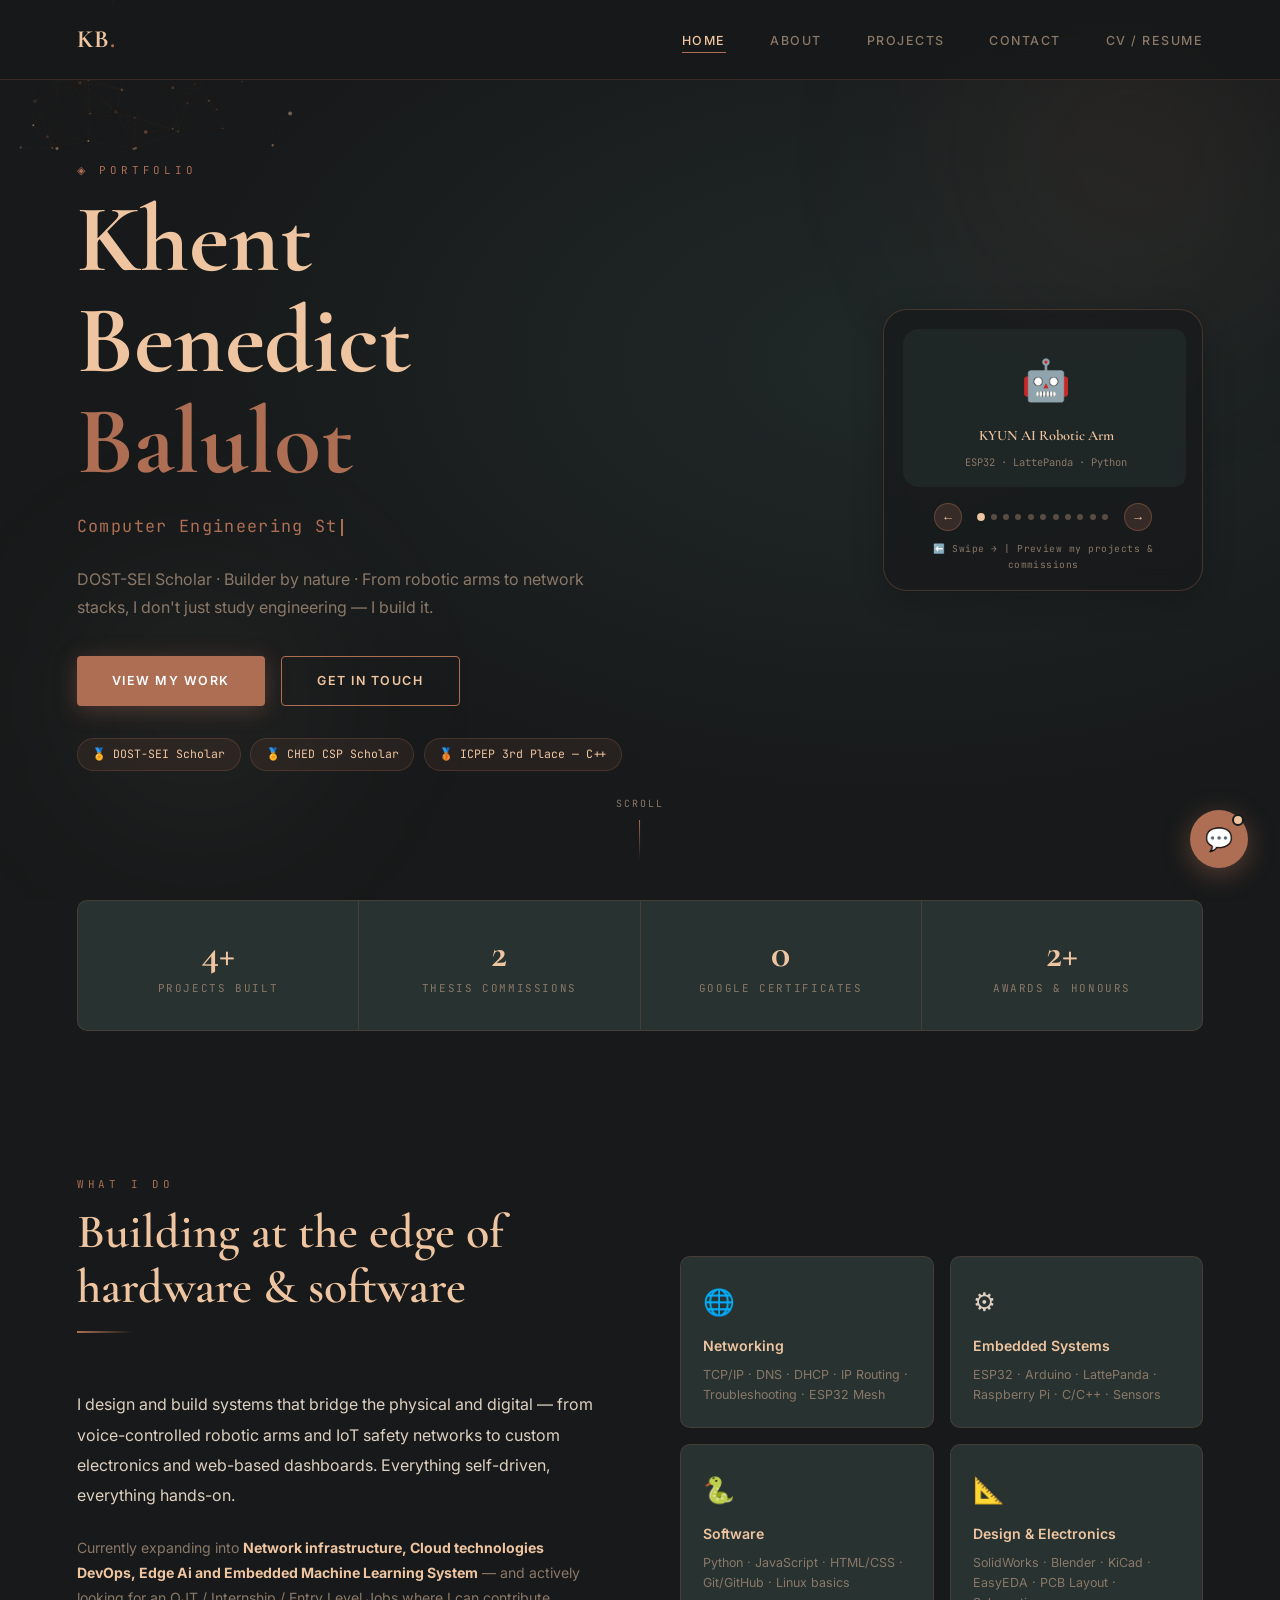
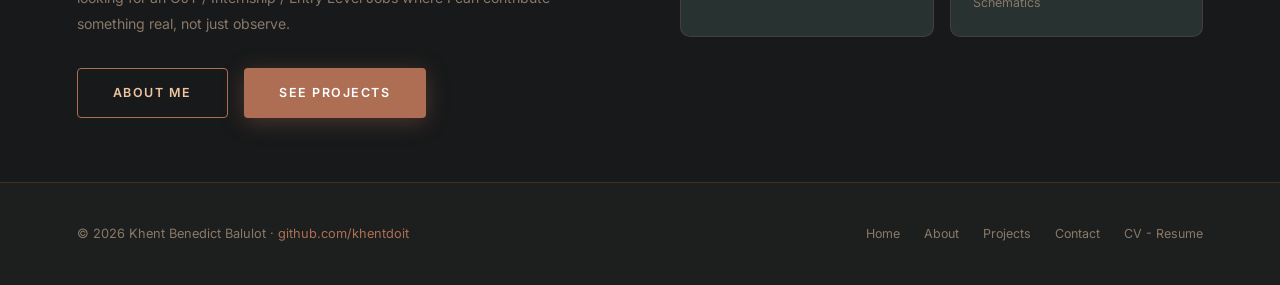
==== commit fb6a7615: "Update index.html" ====
--- a/index.html
+++ b/index.html
@@ -61,7 +61,7 @@
 
     <div class="hero-badges">
       <span class="hero-badge">🏅 DOST-SEI Scholar</span>
-      <span class="hero-badge">🏅 CHED CTP Scholar</span>
+      <span class="hero-badge">🏅 CHED CSP Scholar</span>
       <span class="hero-badge">🥉 ICPEP 3rd Place — C++</span>
     </div>
   </div>
@@ -583,4 +583,4 @@
 </style>
 
 </body>
-</html>+</html>
